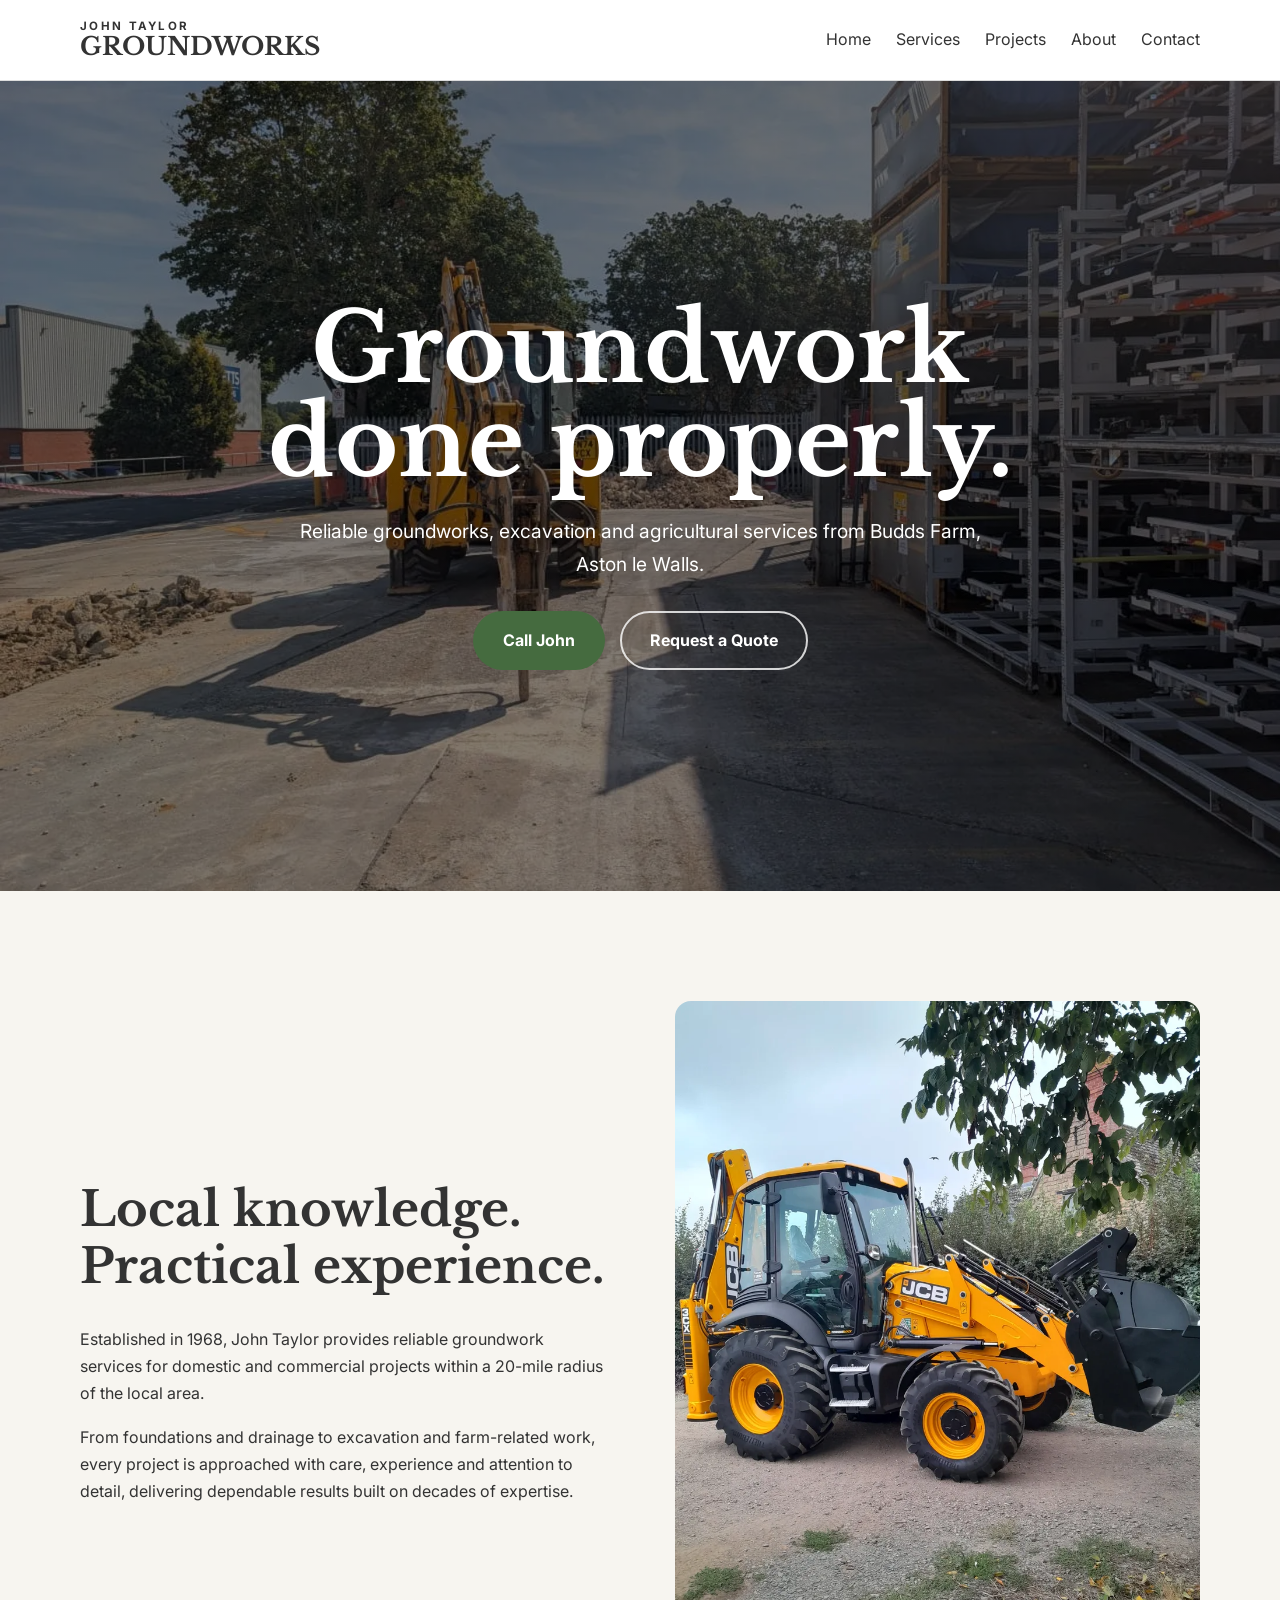
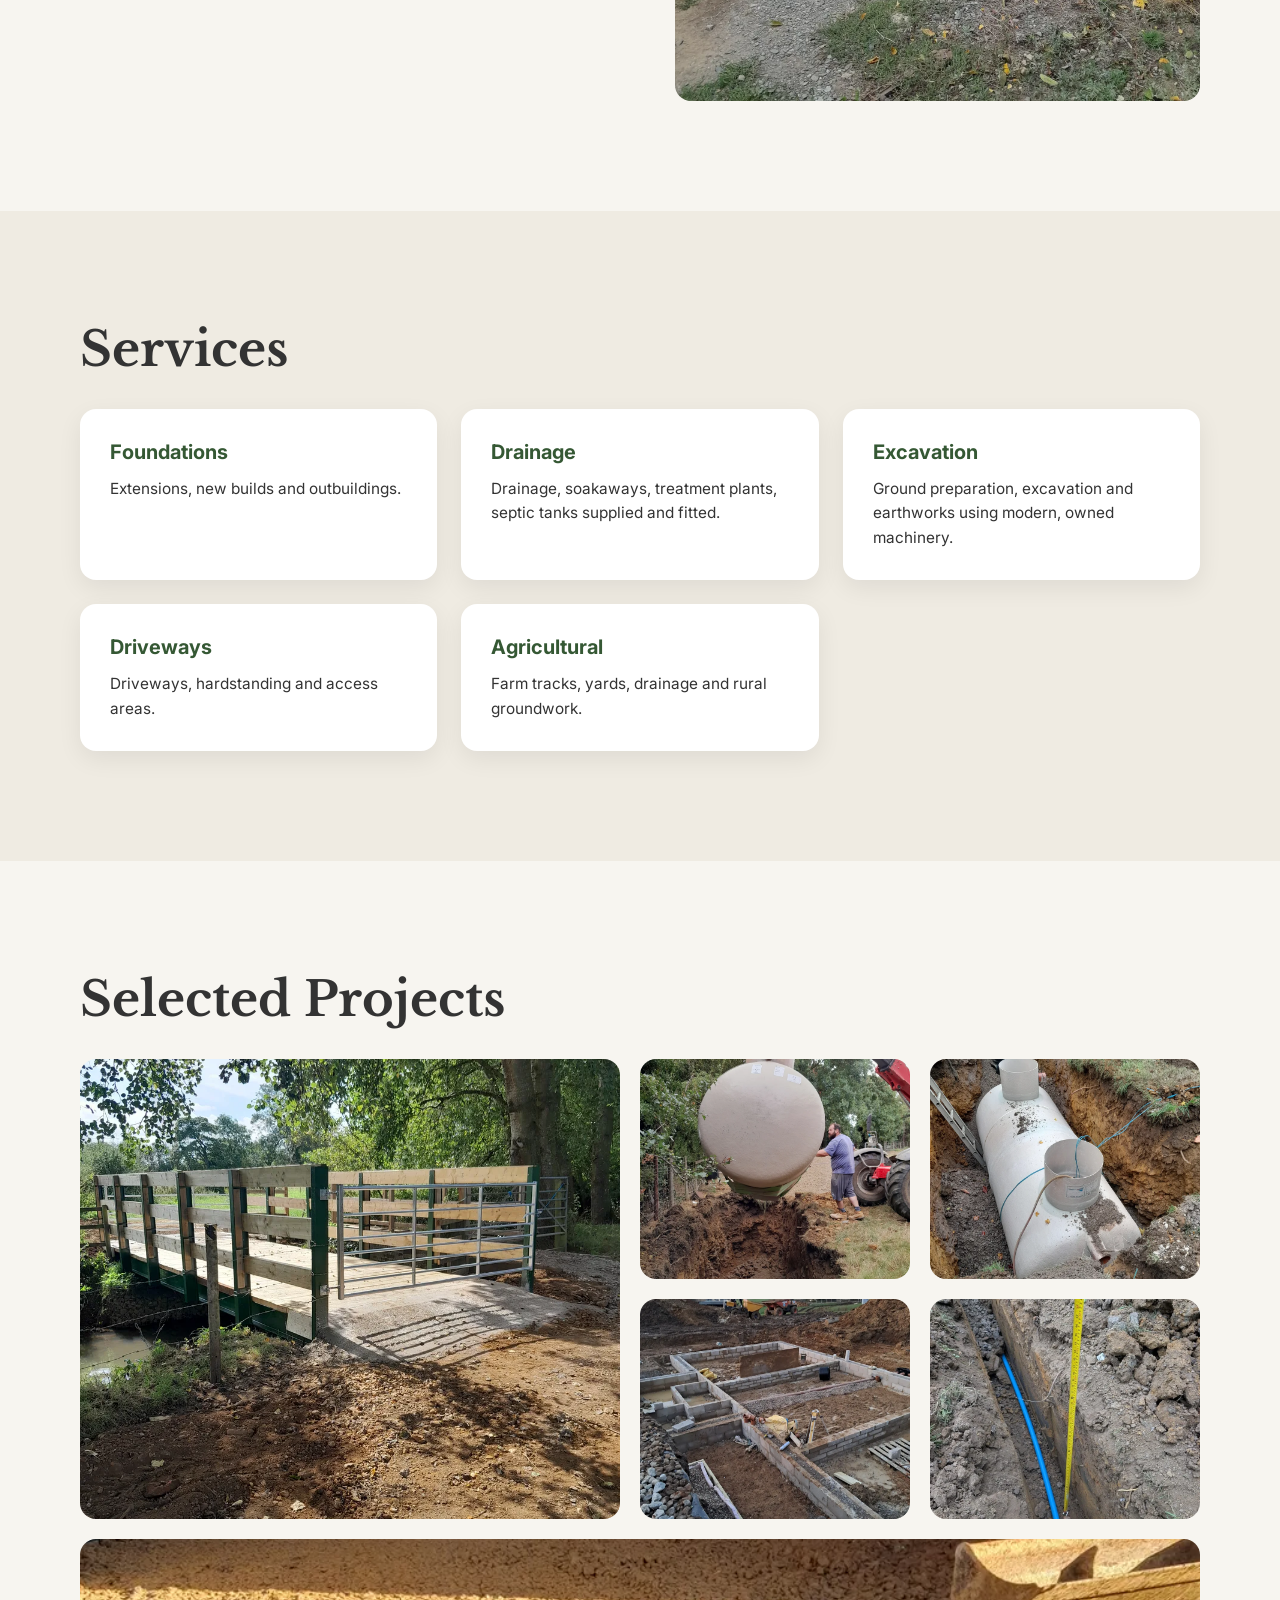
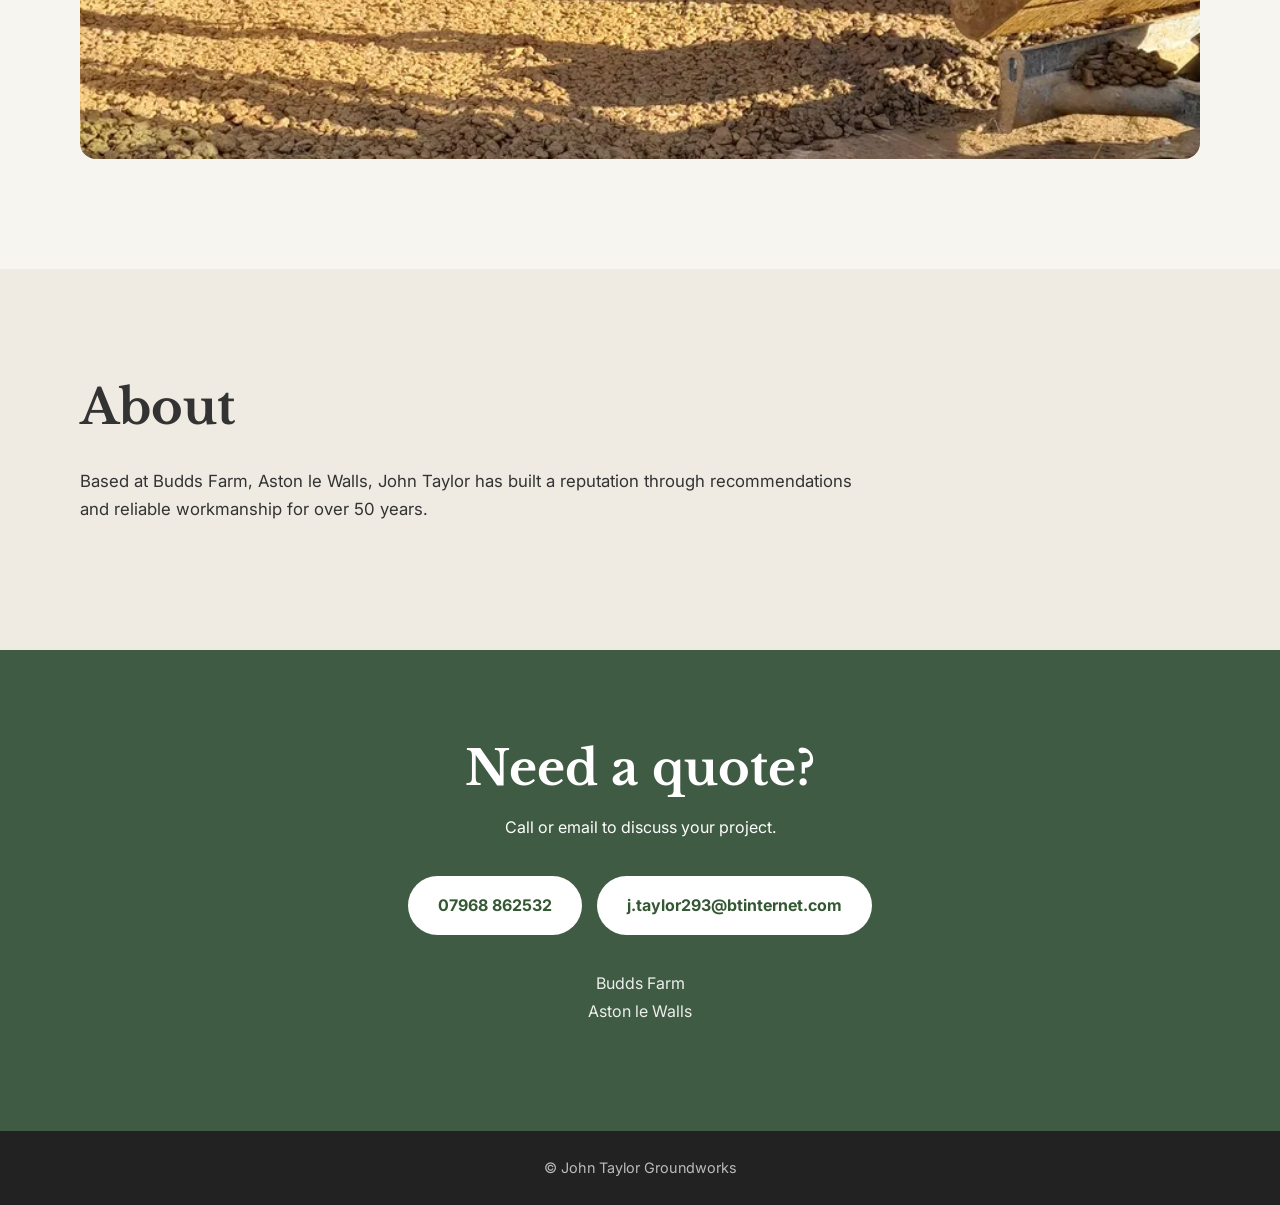
==== index.html @ 7ef5558a "Add files via upload" ====
<!DOCTYPE html>
<html lang="en">
<head>
<meta charset="UTF-8">
<meta name="viewport" content="width=device-width,initial-scale=1">
<title>John Taylor Groundworks | Aston le Walls</title>
<meta name="description"
      content="John Taylor Groundworks, based at Budds Farm, Aston le Walls. Groundworks, excavation, drainage, foundations, driveways and agricultural work within a 20-mile radius.">
<link rel="preconnect" href="https://fonts.googleapis.com">
<link rel="preconnect" href="https://fonts.gstatic.com" crossorigin>
<link href="https://fonts.googleapis.com/css2?family=Inter:wght@400;600;700&family=Libre+Baskerville:wght@700&display=swap" rel="stylesheet">
<link rel="stylesheet" href="css/style.css">
</head>
<body>
<header><div class="container nav">
<a class="logo" href="#home"><span>JOHN TAYLOR</span><strong>GROUNDWORKS</strong></a>
<nav>
<a href="#home">Home</a><a href="#services">Services</a><a href="#gallery">Projects</a><a href="#about">About</a><a href="#contact">Contact</a>
</nav></div></header>

<section id="home" class="hero"><div class="hero-overlay"><div class="container hero-content">
<h1>Groundwork<br>done properly.</h1>
<p>Reliable groundworks, excavation and agricultural services from Budds Farm, Aston le Walls.</p>
<div class="buttons"><a class="button" href="tel:07968862532">Call John</a><a class="button outline" href="#contact">Request a Quote</a></div>
</div></div></section>

<section class="welcome"><div class="container two-column">
<div><h2>Local knowledge.<br>Practical experience.</h2><p>Established in 1968, John Taylor provides reliable groundwork services for domestic and commercial projects within a 20-mile radius of the local area.</p><p>From foundations and drainage to excavation and farm-related work, every project is approached with care, experience and attention to detail, delivering dependable results built on decades of expertise.</p></div>
<div><img src="images/machine.webp" alt=""></div></div></section>

<section id="services" class="services"><div class="container">
<h2>Services</h2>
<div class="cards">
<div class="card"><h3>Foundations</h3><p>Extensions, new builds and outbuildings.</p></div>
<div class="card"><h3>Drainage</h3><p>Drainage, soakaways, treatment plants, septic tanks supplied and fitted.</p></div>
<div class="card"><h3>Excavation</h3><p>Ground preparation, excavation and earthworks using modern, owned machinery.</p></div>
<div class="card"><h3>Driveways</h3><p>Driveways, hardstanding and access areas.</p></div>
<div class="card"><h3>Agricultural</h3><p>Farm tracks, yards, drainage and rural groundwork.</p></div>
</div></div></section>

<section id="gallery" class="gallery">

<div class="container">

<h2>Selected Projects</h2>

<div class="gallery-grid">

<img src="images/job1.webp" alt="Bridge constructed at Cropredy">
<img src="images/job2.webp" alt="Septic tank being installed">
<img src="images/job3.webp" alt="Septic tank installation">
<img src="images/job4.webp" alt="Foundation for new builds up to slab">
<img src="images/job5.webp" alt="New pipeline / water supply">
<img src="images/job6.webp" alt="Preperation for concrete floor">

</div>

</div>

</section>

<section id="about" class="about"><div class="container"><h2>About</h2><p>Based at Budds Farm, Aston le Walls, John Taylor has built a reputation through recommendations and reliable workmanship for over 50 years.</p></div></section>

<section id="contact" class="contact">

<div class="container">

<h2>Need a quote?</h2>

<p>
Call or email to discuss your project.
</p>

<div class="contact-buttons">

<a class="button light"
href="tel:07968862532">07968 862532</a>

<a class="button light"
href="mailto:j.taylor293@btinternet.com">

j.taylor293@btinternet.com

</a>

</div>

<p class="location">

Budds Farm<br>
Aston le Walls

</p>

</div>

</section>

<footer><div class="container">© John Taylor Groundworks</div></footer>
<script src="js/script.js"></script>
</body></html>
---- css/style.css ----
/* =========================================================
   J TAYLOR GROUNDWORKS
   Complete stylesheet
   ========================================================= */


/* ---------------------------------------------------------
   RESET
   --------------------------------------------------------- */

* {
    box-sizing: border-box;
}

html {
    scroll-behavior: smooth;
    scroll-padding-top: 90px;
}

body {
    margin: 0;
    font-family: "Inter", Arial, Helvetica, sans-serif;
    color: #333;
    background: #f7f5f0;
    line-height: 1.7;
}

img {
    display: block;
    max-width: 100%;
}

a {
    color: inherit;
}


/* ---------------------------------------------------------
   TYPOGRAPHY
   --------------------------------------------------------- */

h1,
h2,
h3 {
    margin-top: 0;
}

h1,
h2 {
    font-family: "Libre Baskerville", Georgia, serif;
}

h2 {
    font-size: clamp(2rem, 4vw, 3rem);
    line-height: 1.2;
    margin-bottom: 30px;
}

h3 {
    font-size: 1.25rem;
    line-height: 1.3;
    margin-bottom: 12px;
}


/* ---------------------------------------------------------
   LAYOUT
   --------------------------------------------------------- */

.container {
    width: min(1120px, 92%);
    margin: 0 auto;
}


/* ---------------------------------------------------------
   HEADER / NAVIGATION
   --------------------------------------------------------- */

header {
    position: sticky;
    top: 0;
    z-index: 1000;

    background: rgba(255, 255, 255, 0.96);
    backdrop-filter: blur(8px);

    border-bottom: 1px solid #ddd;
}

.nav {
    min-height: 80px;

    display: flex;
    justify-content: space-between;
    align-items: center;
}


/* Logo */

.logo {
    text-decoration: none;
    color: #333;

    line-height: 1.1;

    flex-shrink: 0;
}

.logo span {
    display: block;

    font-size: 0.72rem;
    font-weight: 700;

    letter-spacing: 0.2em;
}

.logo strong {
    display: block;

    font-family: "Libre Baskerville", Georgia, serif;
    font-size: 1.55rem;
}


/* Navigation */

nav {
    display: flex;
    align-items: center;
    flex-wrap: wrap;
    justify-content: flex-end;

    gap: 0 25px;
}

nav a {
    position: relative;

    text-decoration: none;
    color: #333;

    padding: 8px 0;

    white-space: nowrap;
}

nav a::after {
    content: "";

    position: absolute;
    left: 0;
    bottom: 0;

    width: 100%;
    height: 2px;

    background: #456b3f;

    transform: scaleX(0);
    transform-origin: center;

    transition: transform 0.25s ease;
}

nav a:hover::after {
    transform: scaleX(1);
}


/* ---------------------------------------------------------
   HERO
   --------------------------------------------------------- */

.hero {
    min-height: 90vh;

    background:
        linear-gradient(
            rgba(0, 0, 0, 0.55),
            rgba(0, 0, 0, 0.48)
        ),
        url("../images/hero.webp") center center / cover no-repeat;
}

.hero-overlay {
    min-height: 90vh;

    display: flex;
    align-items: center;

    color: white;
}

.hero-content {
    text-align: center;

    padding-top: 40px;
    padding-bottom: 40px;
}

.hero h1 {
    margin-bottom: 25px;

    font-family: "Libre Baskerville", Georgia, serif;

    font-size: clamp(3.2rem, 8vw, 6rem);
    line-height: 0.98;

    color: white;
}

.hero p {
    max-width: 700px;

    margin: 0 auto 30px;

    font-size: clamp(1rem, 2vw, 1.2rem);
}


/* ---------------------------------------------------------
   BUTTONS
   --------------------------------------------------------- */

.buttons,
.contact-buttons {
    display: flex;
    justify-content: center;
    align-items: center;
    flex-wrap: wrap;

    gap: 15px;
}

.button {
    display: inline-block;

    padding: 14px 28px;

    border-radius: 50px;

    background: #456b3f;
    color: white;

    text-decoration: none;
    font-weight: 700;

    border: 2px solid transparent;

    transition:
        transform 0.25s ease,
        background-color 0.25s ease,
        color 0.25s ease,
        border-color 0.25s ease;
}

.button:hover {
    background: #355834;
    color: white;

    transform: translateY(-3px);
}


/* Transparent button in hero */

.button.outline {
    background: transparent;

    color: white;

    border-color: rgba(255, 255, 255, 0.8);
}

.button.outline:hover {
    background: rgba(255, 255, 255, 0.15);

    color: white;

    border-color: white;
}


/* White button in contact section */

.contact .button {
    background: white;
    color: #355834;
}

.contact .button:hover {
    background: #f2f2f2;
    color: #355834;
}


/* ---------------------------------------------------------
   WELCOME / INTRO
   --------------------------------------------------------- */

.welcome {
    padding: 110px 0;
    background: #f7f5f0;
}

.two-column {
    display: grid;

    grid-template-columns: 1fr 1fr;

    gap: 70px;

    align-items: center;
}

.two-column p {
    max-width: 650px;
}

.two-column img {
    width: 100%;

    border-radius: 16px;
}


/* ---------------------------------------------------------
   SERVICES
   --------------------------------------------------------- */

.services {
    padding: 110px 0;

    background: #efebe2;
}

.cards {
    display: grid;

    grid-template-columns:
        repeat(3, minmax(0, 1fr));

    gap: 24px;
}

.card {
    background: white;

    padding: 30px;

    border-radius: 16px;

    box-shadow:
        0 8px 24px rgba(0, 0, 0, 0.07);

    transition:
        transform 0.25s ease,
        box-shadow 0.25s ease;
}

.card:hover {
    transform: translateY(-5px);

    box-shadow:
        0 15px 35px rgba(0, 0, 0, 0.11);
}

.card h3 {
    color: #355834;
}

.card p {
    margin: 0;

    font-size: 0.96rem;

    line-height: 1.6;
}


/* ---------------------------------------------------------
   GALLERY
   --------------------------------------------------------- */

.gallery {
    padding: 110px 0;

    background: #f7f5f0;
}

.gallery-grid {
    display: grid;

    grid-template-columns: 2fr 1fr 1fr;

    grid-template-rows: 220px 220px;

    gap: 20px;
}

.gallery-grid img {
    width: 100%;
    height: 100%;

    object-fit: cover;

    border-radius: 16px;

    cursor: zoom-in;

    transition:
        transform 0.25s ease,
        box-shadow 0.25s ease;
}

.gallery-grid img:hover {
    transform: translateY(-4px);

    box-shadow:
        0 15px 35px rgba(0, 0, 0, 0.18);
}


/*
    Featured first image.
*/

.gallery-grid img:first-child {
    grid-row: span 2;
}


/*
    Six-image layout:

    1 | 2 | 3
    1 | 4 | 5
      6 across bottom
*/

.gallery-grid img:nth-child(6) {
    grid-column: 1 / -1;
    grid-row: 3;

    height: 220px;
}


/* ---------------------------------------------------------
   ABOUT
   --------------------------------------------------------- */

.about {
    padding: 110px 0;

    background: #efebe2;
}

.about p {
    max-width: 780px;

    font-size: 1.05rem;
}


/* ---------------------------------------------------------
   CONTACT
   --------------------------------------------------------- */

.contact {
    padding: 90px 0;

    background: #405b43;

    color: white;

    text-align: center;
}

.contact h2 {
    color: white;

    margin-bottom: 15px;
}

.contact p {
    color: white;
}

.contact-buttons {
    margin: 35px 0;
}

.location {
    margin-top: 35px;

    opacity: 0.9;
}


/* ---------------------------------------------------------
   FOOTER
   --------------------------------------------------------- */

footer {
    padding: 25px 0;

    background: #222;

    color: #bbb;

    text-align: center;

    font-size: 0.9rem;
}


/* ---------------------------------------------------------
   LIGHTBOX
   --------------------------------------------------------- */

.lightbox {
    position: fixed;

    inset: 0;

    z-index: 9999;

    display: flex;

    align-items: center;
    justify-content: center;

    padding: 30px;

    background: rgba(0, 0, 0, 0.92);

    opacity: 0;
    visibility: hidden;

    transition:
        opacity 0.3s ease,
        visibility 0.3s ease;
}

.lightbox.show {
    opacity: 1;
    visibility: visible;
}

.lightbox-image {
    max-width: 90vw;
    max-height: 88vh;

    width: auto;
    height: auto;

    border-radius: 12px;

    object-fit: contain;

    box-shadow:
        0 20px 60px rgba(0, 0, 0, 0.5);
}


/* Close button */

.lightbox-close {
    position: absolute;

    top: 15px;
    right: 25px;

    z-index: 2;

    width: 50px;
    height: 50px;

    display: flex;

    align-items: center;
    justify-content: center;

    color: white;

    font-size: 42px;
    line-height: 1;

    cursor: pointer;

    user-select: none;

    transition:
        opacity 0.2s ease,
        transform 0.2s ease;
}

.lightbox-close:hover {
    opacity: 0.7;

    transform: scale(1.1);
}


/* Previous / next */

.lightbox-prev,
.lightbox-next {
    position: absolute;

    top: 50%;

    transform: translateY(-50%);

    z-index: 2;

    width: 60px;
    height: 60px;

    border: 0;
    border-radius: 50%;

    background: rgba(255, 255, 255, 0.15);

    color: white;

    font-size: 30px;

    cursor: pointer;

    transition:
        background 0.2s ease,
        transform 0.2s ease;
}

.lightbox-prev {
    left: 30px;
}

.lightbox-next {
    right: 30px;
}

.lightbox-prev:hover,
.lightbox-next:hover {
    background: rgba(255, 255, 255, 0.3);
}


/* ---------------------------------------------------------
   TABLET
   --------------------------------------------------------- */

@media (max-width: 900px) {

    .nav {
        gap: 20px;
    }

    nav {
        gap: 0 18px;
    }

    .cards {
        grid-template-columns:
            repeat(2, minmax(0, 1fr));
    }

    .two-column {
        gap: 45px;
    }

}


/* ---------------------------------------------------------
   MOBILE
   --------------------------------------------------------- */

@media (max-width: 700px) {

    html {
        scroll-padding-top: 125px;
    }


    /* Header */

    header {
        position: sticky;
    }

    .nav {
        min-height: auto;

        padding: 16px 0 14px;

        display: flex;

        flex-direction: column;

        justify-content: center;

        gap: 12px;
    }

    .logo {
        text-align: center;
    }

    .logo strong {
        font-size: 1.35rem;
    }

    nav {
        width: 100%;

        display: flex;

        justify-content: center;

        flex-wrap: wrap;

        gap: 3px 18px;
    }

    nav a {
        font-size: 0.88rem;

        padding: 4px 0;
    }


    /* Hero */

    .hero,
    .hero-overlay {
        min-height: 75vh;
    }

    .hero-content {
        padding: 50px 0;
    }

    .hero h1 {
        font-size: clamp(2.8rem, 13vw, 4.2rem);
    }

    .hero p {
        font-size: 1rem;

        max-width: 520px;
    }


    /* Buttons */

    .button {
        padding: 13px 24px;
    }


    /* Sections */

    section {
        padding: 75px 0;
    }

    .welcome,
    .services,
    .gallery,
    .about {
        padding: 75px 0;
    }


    /* Welcome */

    .two-column {
        display: block;
    }

    .two-column img {
        margin-top: 35px;
    }


    /* Services */

    .cards {
        grid-template-columns: 1fr;

        gap: 18px;
    }

    .card {
        padding: 24px;
    }

    .card p {
        font-size: 0.94rem;
    }


    /* Gallery */

    .gallery-grid {
        grid-template-columns: 1fr;

        grid-template-rows: none;

        gap: 15px;
    }

    .gallery-grid img,
    .gallery-grid img:first-child,
    .gallery-grid img:nth-child(6) {
        grid-column: auto;
        grid-row: auto;

        height: 260px;
    }


    /* Contact */

    .contact {
        padding: 75px 0;
    }

    .contact-buttons {
        flex-direction: column;

        gap: 12px;
    }

    .contact-buttons .button {
        width: 100%;
        max-width: 300px;
    }


    /* Lightbox */

    .lightbox {
        padding: 15px;
    }

    .lightbox-image {
        max-width: 94vw;
        max-height: 80vh;

        border-radius: 8px;
    }

    .lightbox-close {
        top: 8px;
        right: 10px;

        font-size: 38px;
    }

    .lightbox-prev,
    .lightbox-next {
        width: 46px;
        height: 46px;

        font-size: 24px;
    }

    .lightbox-prev {
        left: 10px;
    }

    .lightbox-next {
        right: 10px;
    }

}


/* ---------------------------------------------------------
   VERY SMALL PHONES
   --------------------------------------------------------- */

@media (max-width: 400px) {

    nav {
        gap: 2px 13px;
    }

    nav a {
        font-size: 0.82rem;
    }

    .hero h1 {
        font-size: 2.7rem;
    }

    .hero p {
        font-size: 0.95rem;
    }

    .button {
        width: 100%;

        max-width: 280px;

        text-align: center;
    }

}
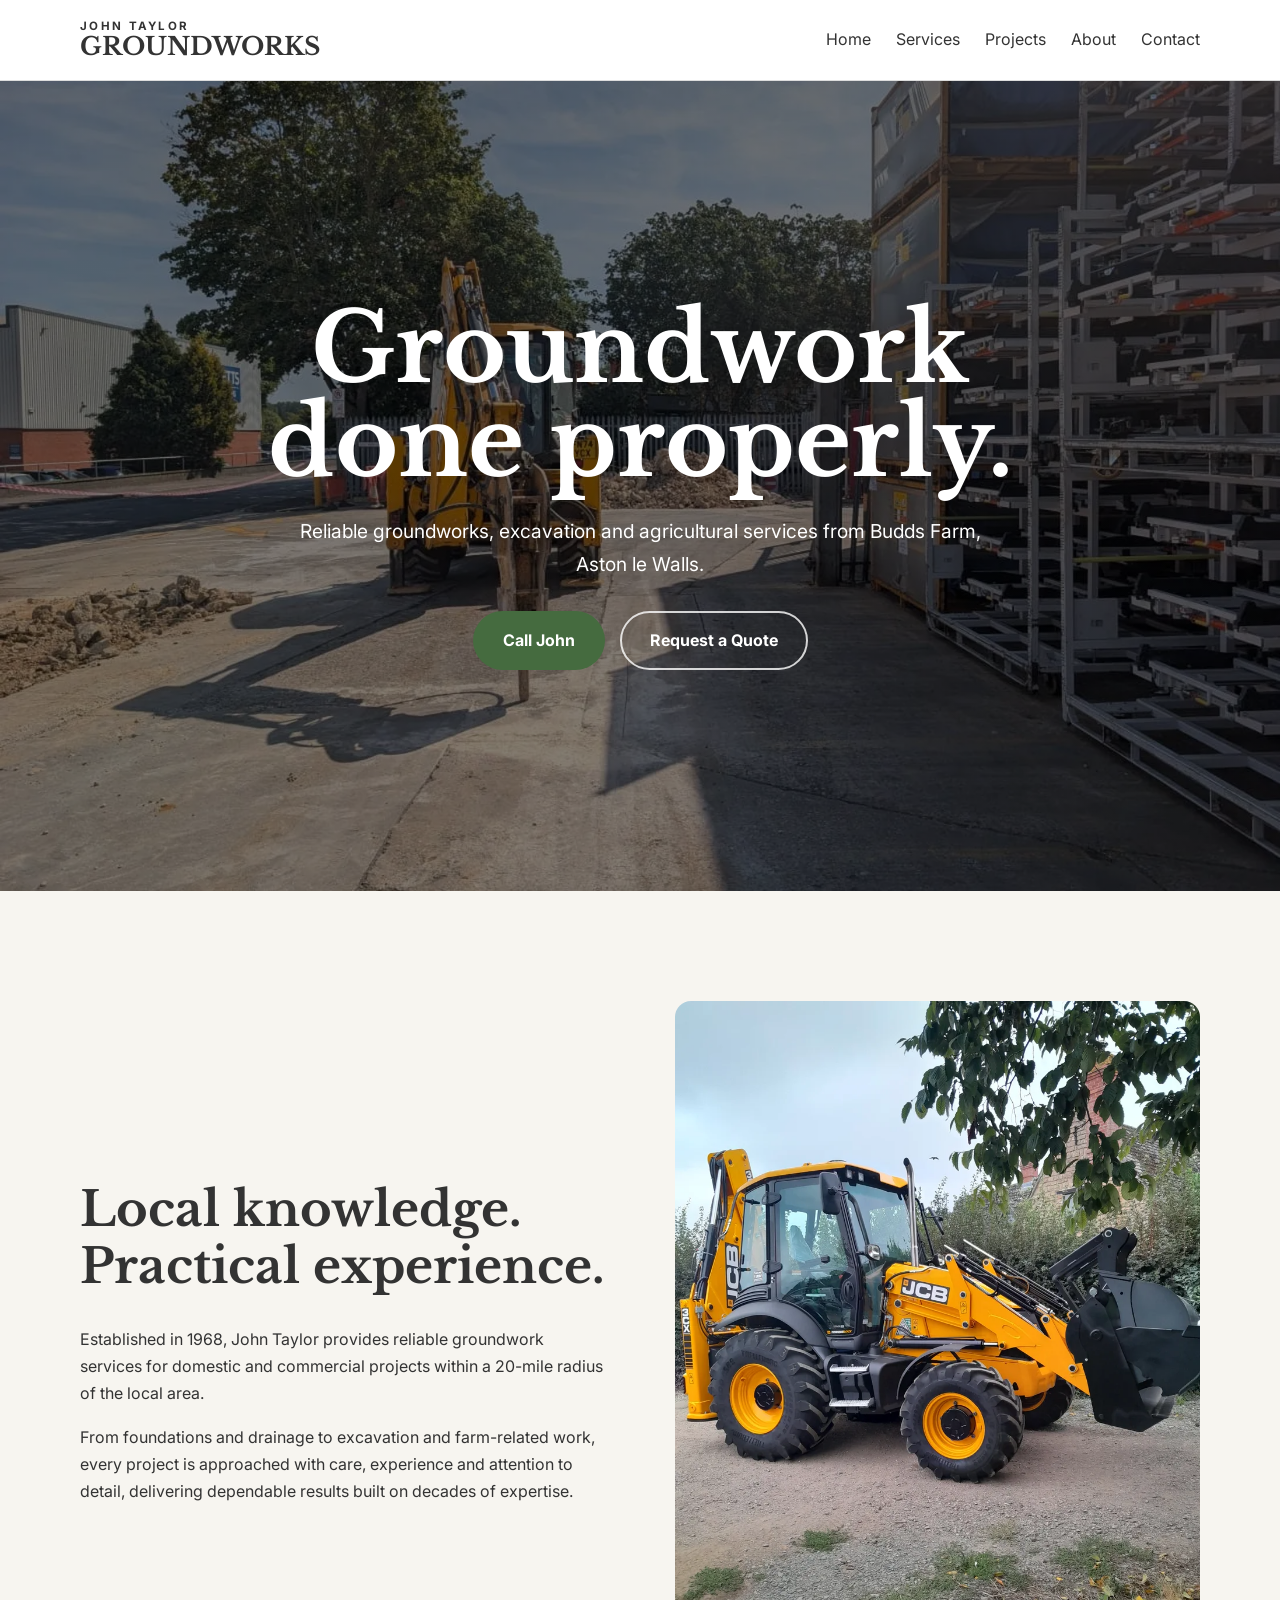
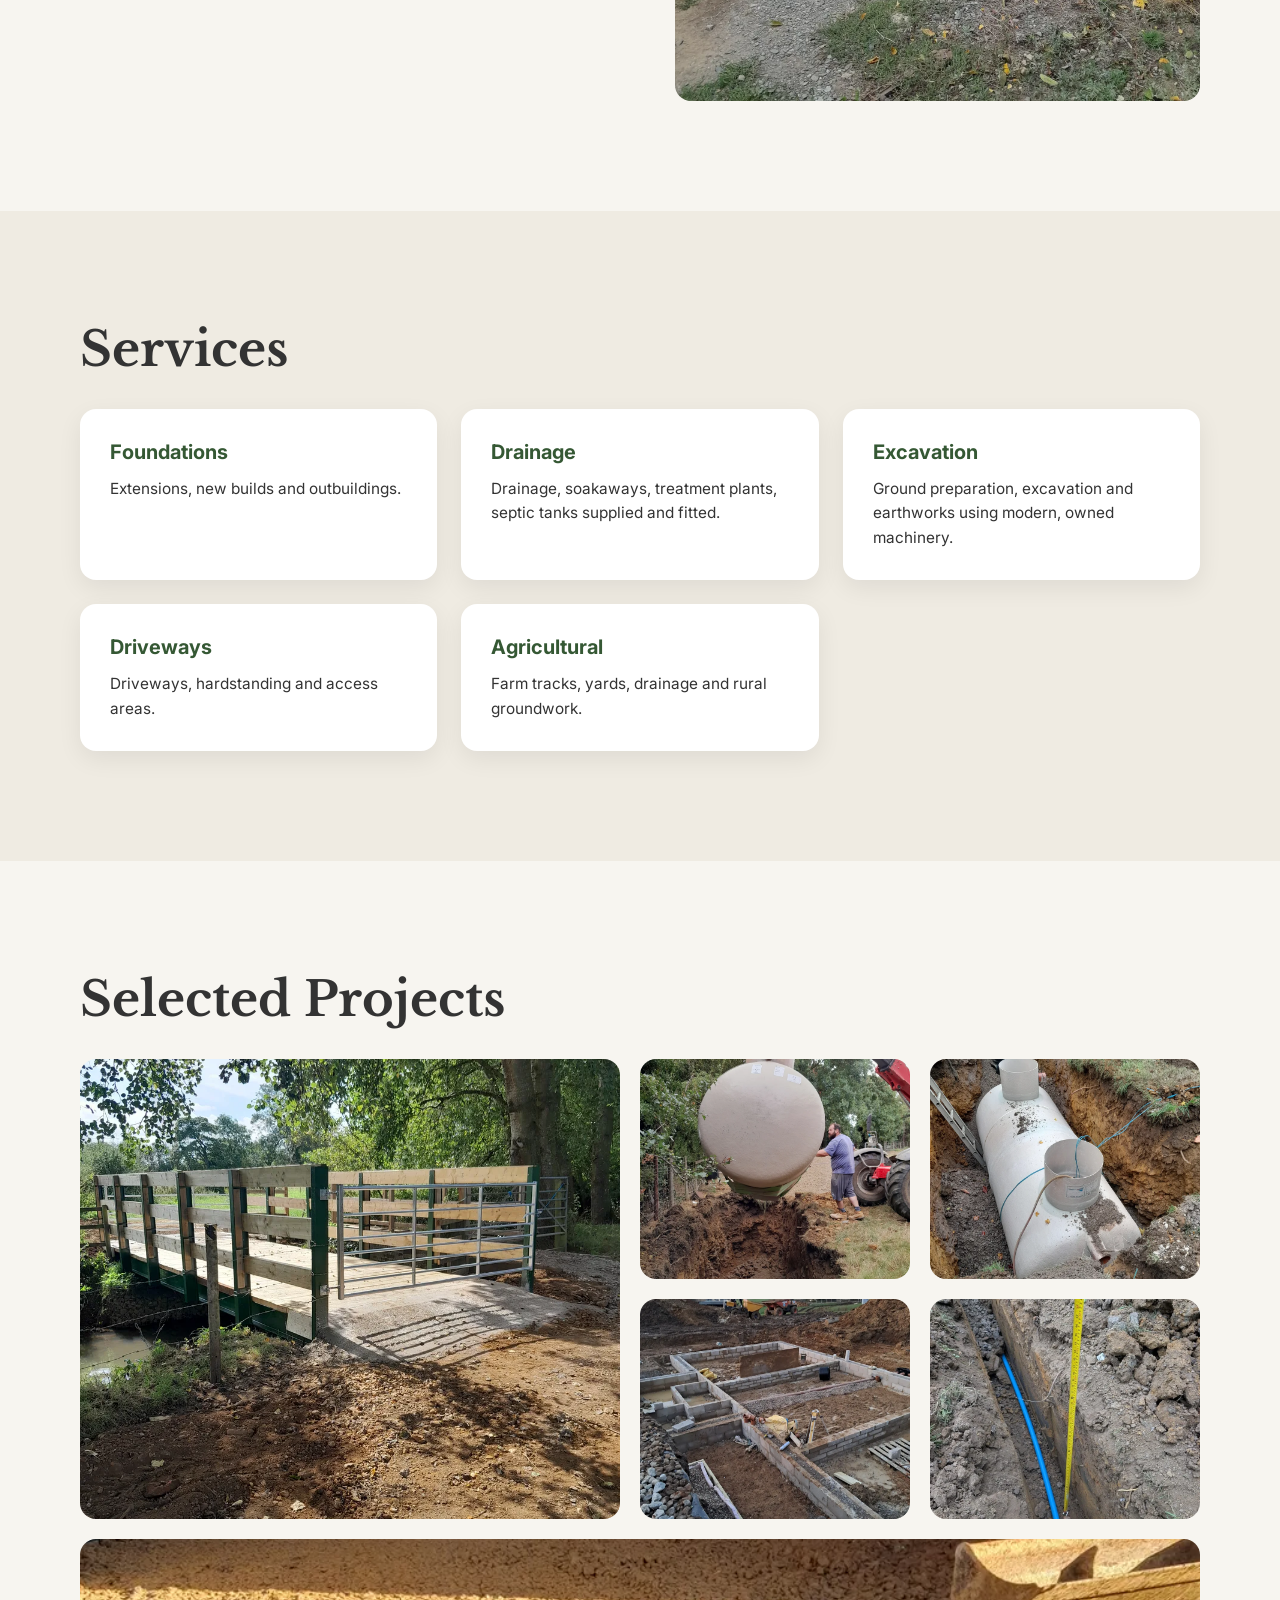
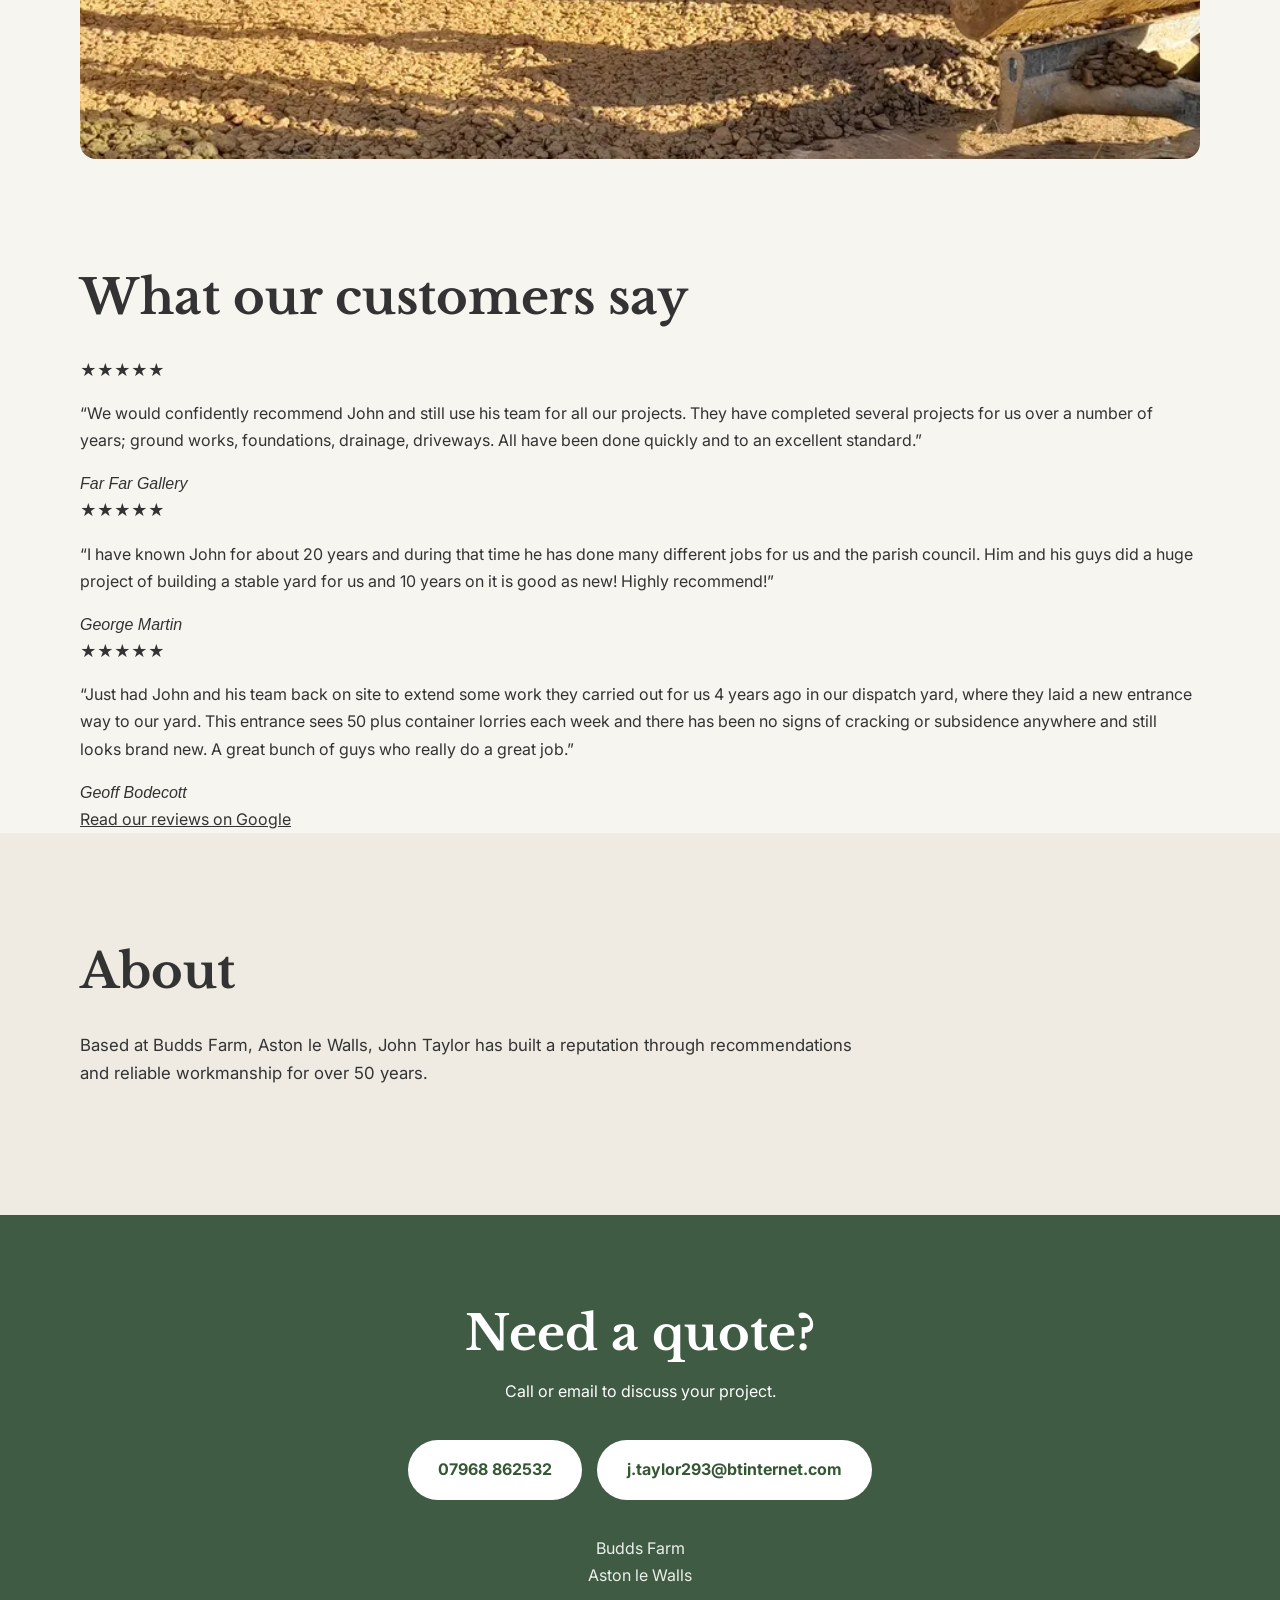
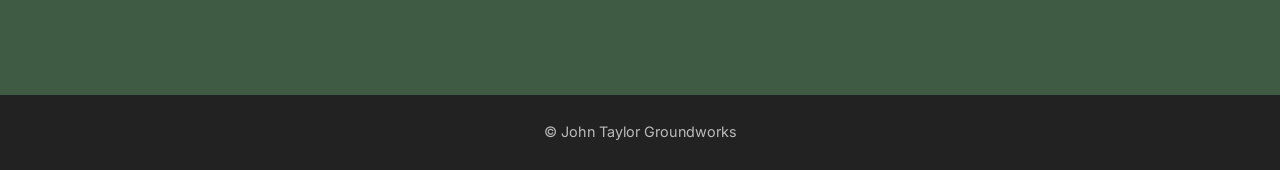
==== commit fde151b8: "Add files via upload" ====
--- a/index.html
+++ b/index.html
@@ -3,13 +3,42 @@
 <head>
 <meta charset="UTF-8">
 <meta name="viewport" content="width=device-width,initial-scale=1">
-<title>John Taylor Groundworks | Aston le Walls</title>
+<title>J K Taylor | Groundworks & Excavation | Aston le Walls</title>
 <meta name="description"
-      content="John Taylor Groundworks, based at Budds Farm, Aston le Walls. Groundworks, excavation, drainage, foundations, driveways and agricultural work within a 20-mile radius.">
+content="J K Taylor Groundworks, based at Budds Farm, Aston le Walls. Reliable excavation, foundations, drainage, driveways and agricultural services from an experienced local family business established in 1968.">
 <link rel="preconnect" href="https://fonts.googleapis.com">
 <link rel="preconnect" href="https://fonts.gstatic.com" crossorigin>
 <link href="https://fonts.googleapis.com/css2?family=Inter:wght@400;600;700&family=Libre+Baskerville:wght@700&display=swap" rel="stylesheet">
 <link rel="stylesheet" href="css/style.css">
+<script type="application/ld+json">
+{
+    "@context": "https://schema.org",
+    "@type": "LocalBusiness",
+    "name": "J K Taylor",
+    "description": "Groundworks, excavation, drainage, foundations, driveways and agricultural services based at Budds Farm, Aston le Walls.",
+    "url": "https://www.johnktaylor.co.uk/",
+    "telephone": "+447968862532",
+    "email": "j.taylor293@btinternet.com",
+    "address": {
+        "@type": "PostalAddress",
+        "addressLocality": "Aston le Walls",
+        "addressCountry": "GB"
+    },
+    "areaServed": {
+        "@type": "AdministrativeArea",
+        "name": "20-mile radius from Aston le Walls"
+    },
+    "foundingDate": "1968",
+    "keywords": [
+        "groundworks",
+        "excavation",
+        "drainage",
+        "foundations",
+        "driveways",
+        "agricultural services"
+    ]
+}
+</script>
 </head>
 <body>
 <header><div class="container nav">
@@ -26,7 +55,7 @@
 
 <section class="welcome"><div class="container two-column">
 <div><h2>Local knowledge.<br>Practical experience.</h2><p>Established in 1968, John Taylor provides reliable groundwork services for domestic and commercial projects within a 20-mile radius of the local area.</p><p>From foundations and drainage to excavation and farm-related work, every project is approached with care, experience and attention to detail, delivering dependable results built on decades of expertise.</p></div>
-<div><img src="images/machine.webp" alt=""></div></div></section>
+<div><img src="images/machine.webp" alt="John Taylor's JCB excavator used for groundwork and excavation projects"></div></div></section>
 
 <section id="services" class="services"><div class="container">
 <h2>Services</h2>
@@ -49,13 +78,97 @@
 <img src="images/job1.webp" alt="Bridge constructed at Cropredy">
 <img src="images/job2.webp" alt="Septic tank being installed">
 <img src="images/job3.webp" alt="Septic tank installation">
-<img src="images/job4.webp" alt="Foundation for new builds up to slab">
-<img src="images/job5.webp" alt="New pipeline / water supply">
-<img src="images/job6.webp" alt="Preperation for concrete floor">
-
-</div>
-
-</div>
+<img src="images/job4.webp" alt="Foundations and concrete slab preparation for a new build">
+<img src="images/job5.webp" alt="Installation of a new water supply pipeline">
+<img src="images/job6.webp" alt="Preparation for a new concrete floor">
+
+</div>
+
+</div>
+
+</section>
+
+<section class="reviews">
+
+    <div class="container">
+
+        <h2>What our customers say</h2>
+
+        <div class="reviews-grid">
+
+            <article class="review">
+
+                <div class="stars" aria-label="5 star review">
+                    ★★★★★
+                </div>
+
+                <p>
+                    “We would confidently recommend John and still use his
+                    team for all our projects. They have completed several
+                    projects for us over a number of years; ground works,
+                    foundations, drainage, driveways. All have been done
+                    quickly and to an excellent standard.”
+                </p>
+
+                <cite>Far Far Gallery</cite>
+
+            </article>
+
+
+            <article class="review">
+
+                <div class="stars" aria-label="5 star review">
+                    ★★★★★
+                </div>
+
+                <p>
+                    “I have known John for about 20 years and during that
+                    time he has done many different jobs for us and the
+                    parish council. Him and his guys did a huge project of
+                    building a stable yard for us and 10 years on it is good
+                    as new! Highly recommend!”
+                </p>
+
+                <cite>George Martin</cite>
+
+            </article>
+
+
+            <article class="review">
+
+                <div class="stars" aria-label="5 star review">
+                    ★★★★★
+                </div>
+
+                <p>
+                    “Just had John and his team back on site to extend some
+                    work they carried out for us 4 years ago in our dispatch
+                    yard, where they laid a new entrance way to our yard.
+                    This entrance sees 50 plus container lorries each week
+                    and there has been no signs of cracking or subsidence
+                    anywhere and still looks brand new. A great bunch of
+                    guys who really do a great job.”
+                </p>
+
+                <cite>Geoff Bodecott</cite>
+
+            </article>
+
+        </div>
+
+        <div class="reviews-link">
+
+            <a
+                href="https://share.google/Tvn6BOKhdkkTx7Rzx"
+                target="_blank"
+                rel="noopener"
+            >
+                Read our reviews on Google
+            </a>
+
+        </div>
+
+    </div>
 
 </section>
 
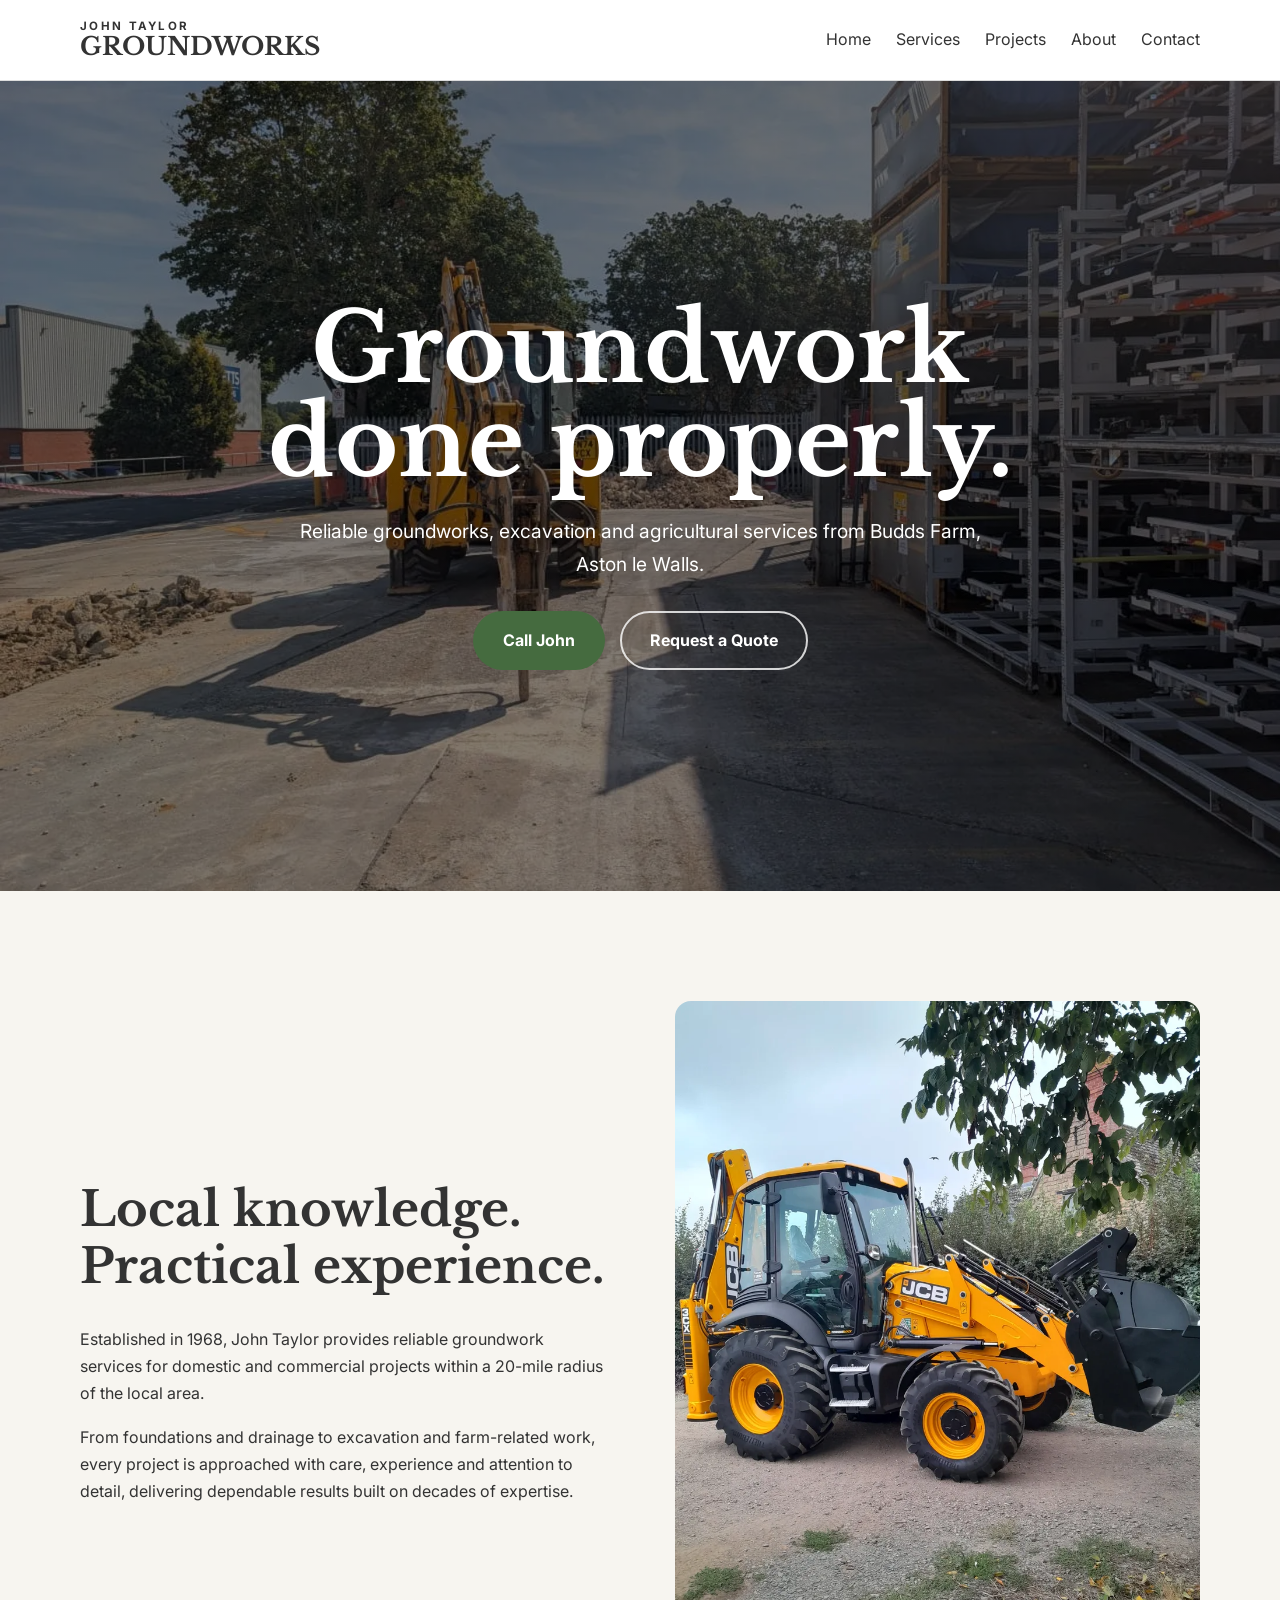
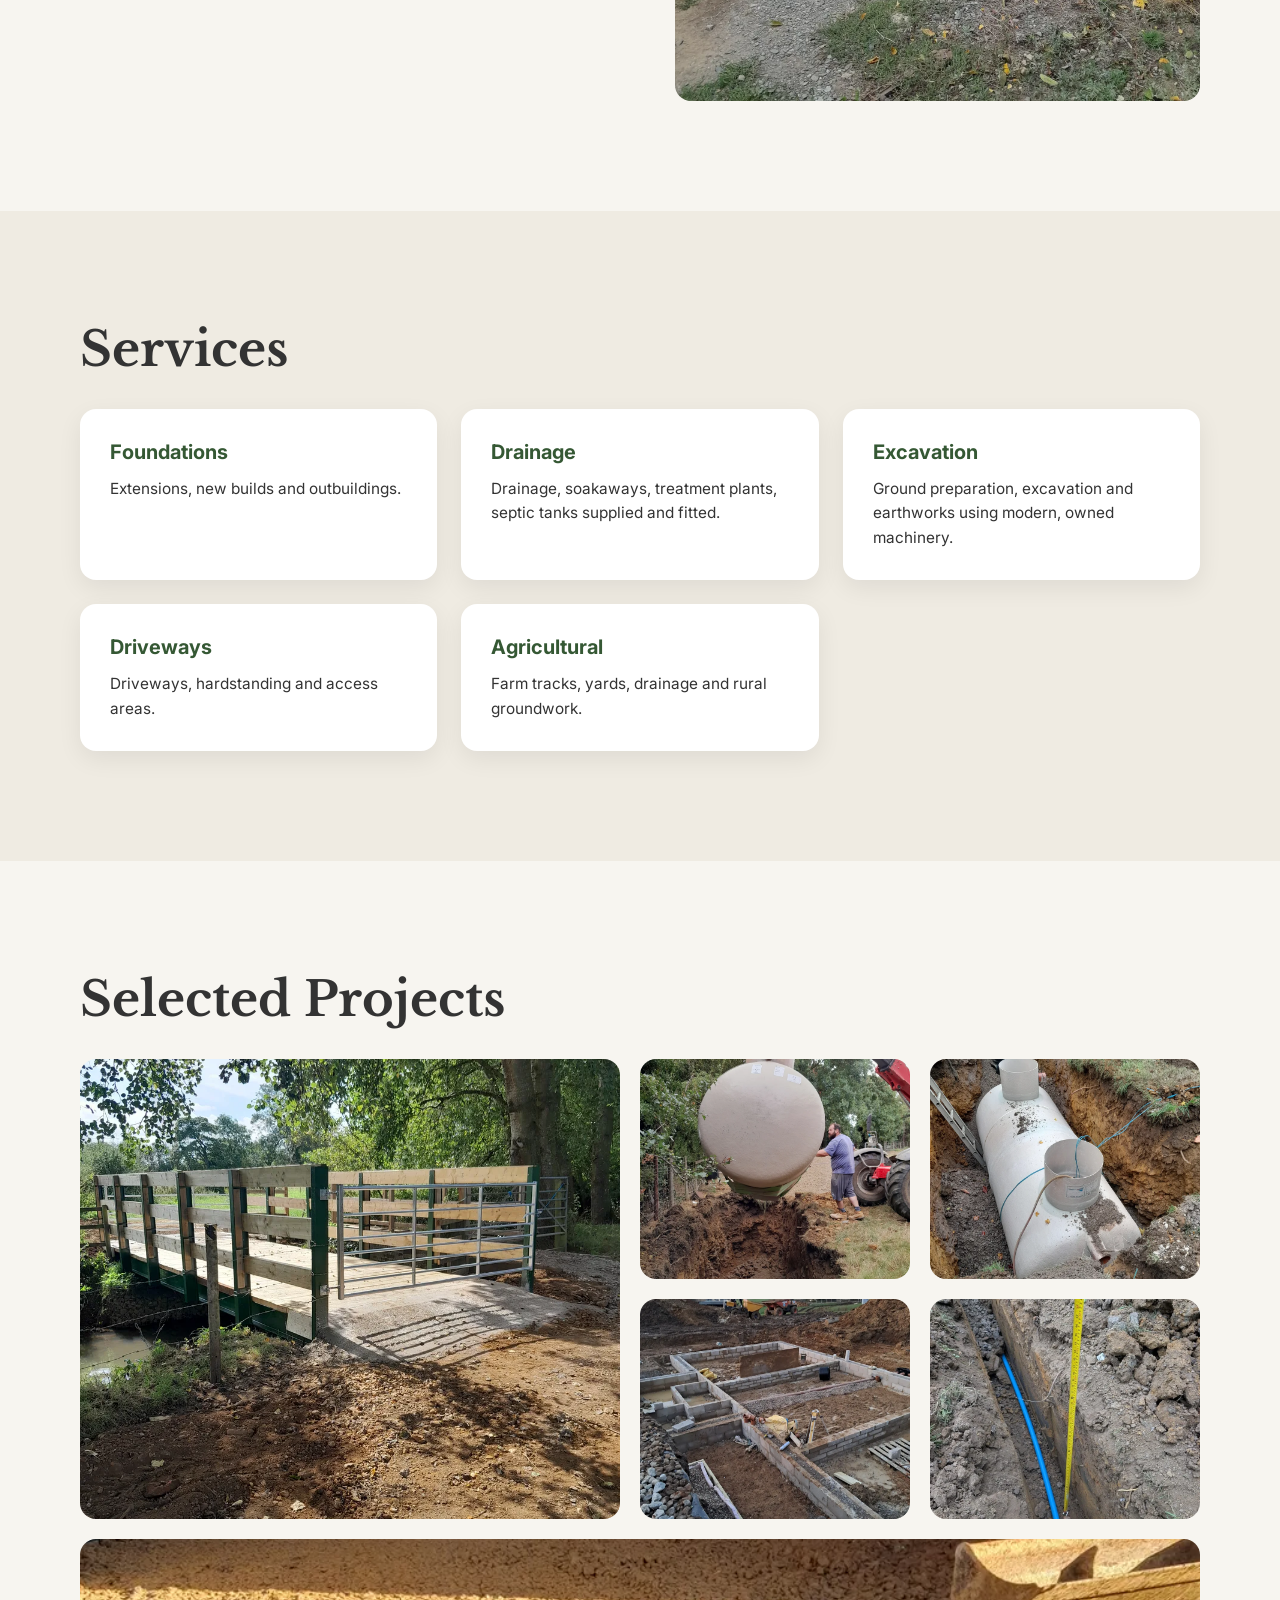
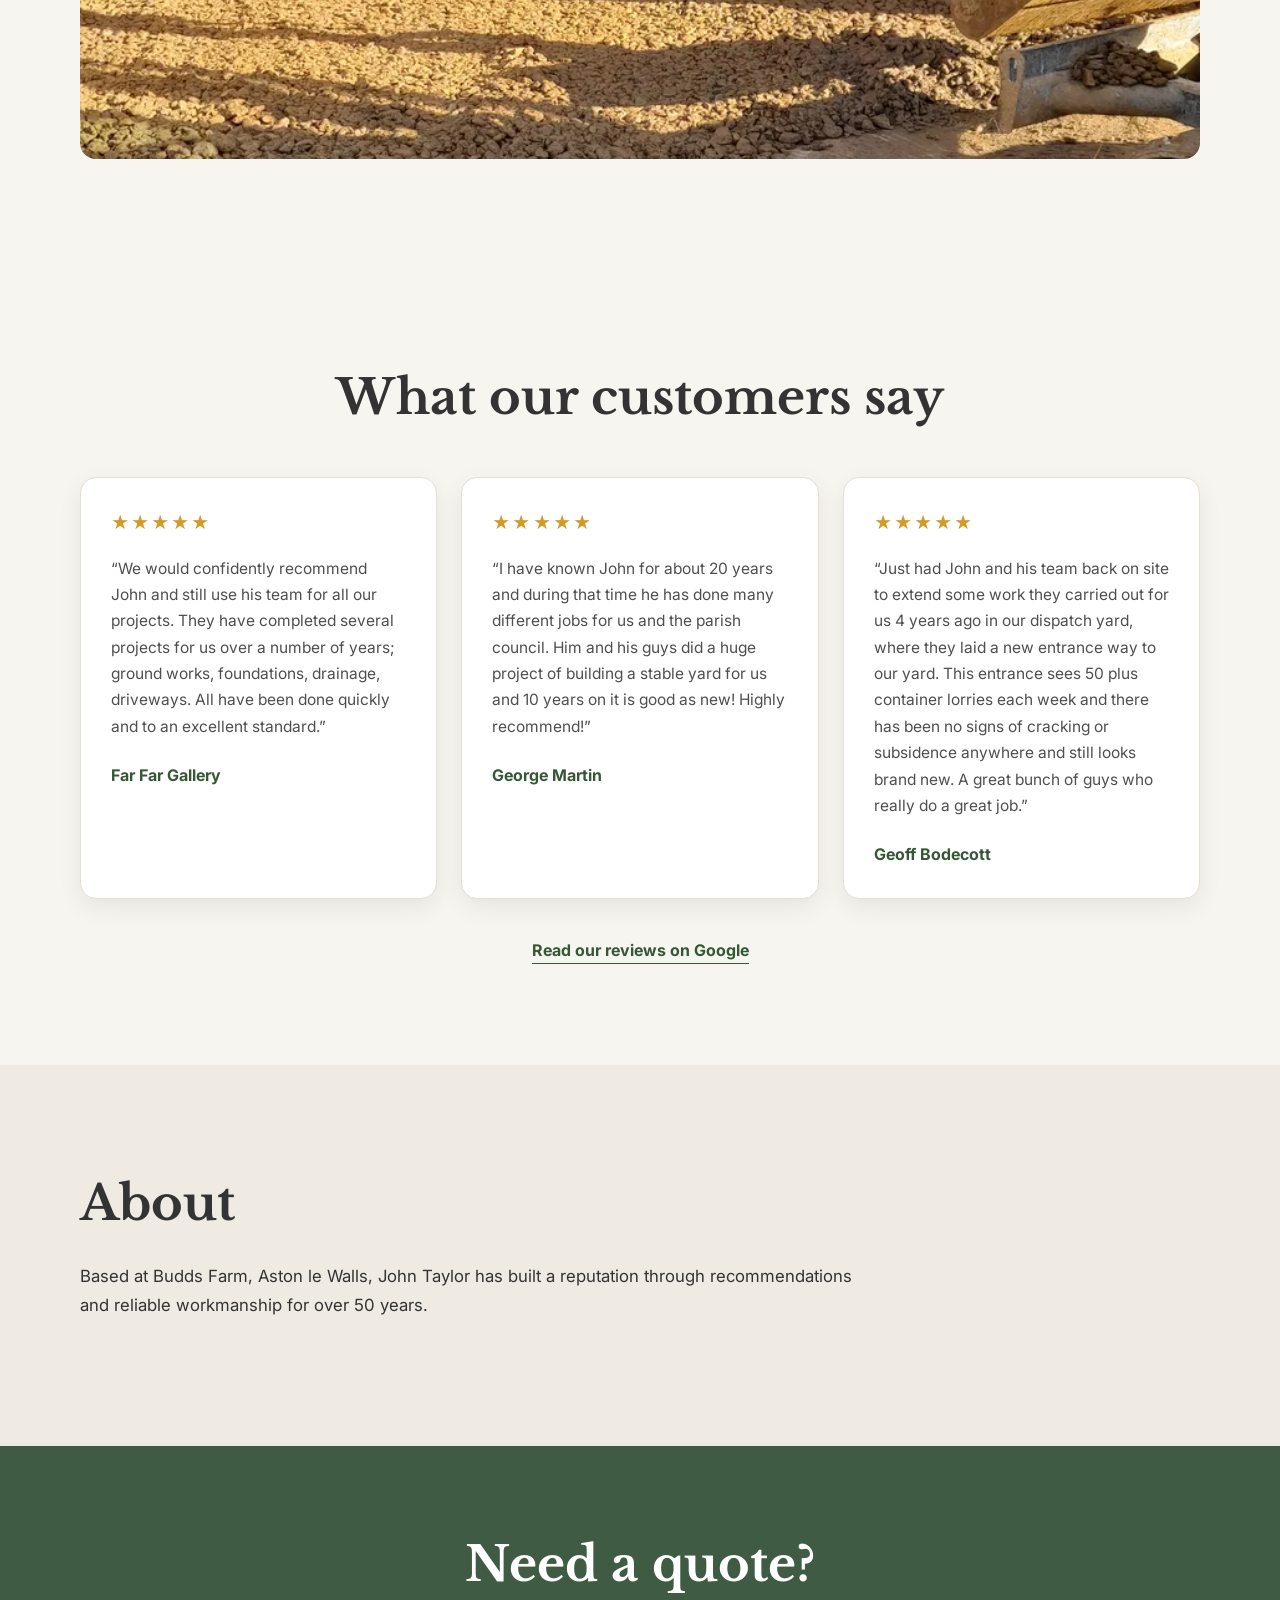
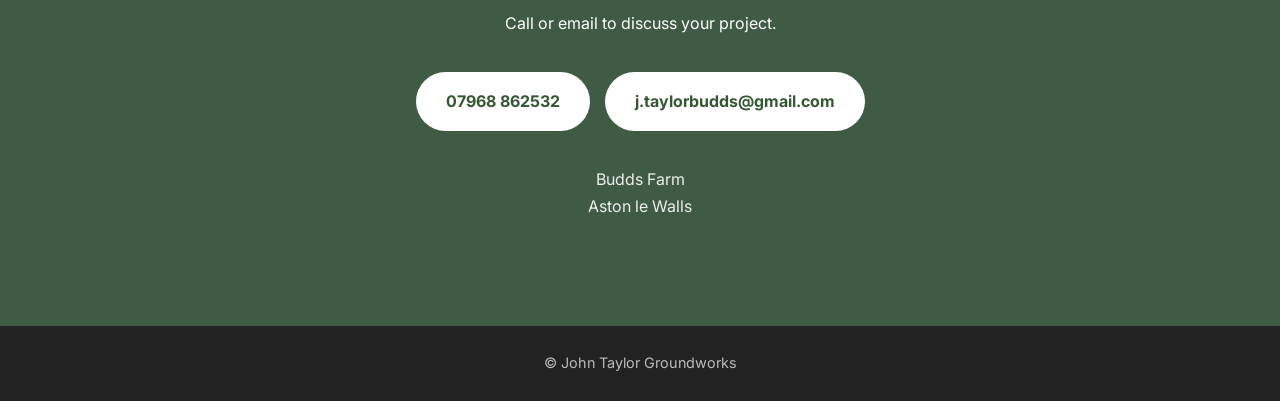
==== commit fc43d48b: "Add files via upload" ====
--- a/index.html
+++ b/index.html
@@ -18,7 +18,7 @@
     "description": "Groundworks, excavation, drainage, foundations, driveways and agricultural services based at Budds Farm, Aston le Walls.",
     "url": "https://www.johnktaylor.co.uk/",
     "telephone": "+447968862532",
-    "email": "j.taylor293@btinternet.com",
+    "email": "j.taylorbudds@gmail.com",
     "address": {
         "@type": "PostalAddress",
         "addressLocality": "Aston le Walls",
@@ -190,9 +190,9 @@
 href="tel:07968862532">07968 862532</a>
 
 <a class="button light"
-href="mailto:j.taylor293@btinternet.com">
-
-j.taylor293@btinternet.com
+href="mailto:j.taylorbudds@gmail.com">
+
+j.taylorbudds@gmail.com
 
 </a>
 
--- a/css/style.css
+++ b/css/style.css
@@ -913,4 +913,85 @@
         text-align: center;
     }
 
+}
+
+/* ---------------------------------------------------------
+   REVIEWS
+   --------------------------------------------------------- */
+
+.reviews {
+    padding: 100px 0;
+    background: #f7f5f0;
+}
+
+.reviews h2 {
+    text-align: center;
+    margin-bottom: 50px;
+}
+
+.reviews-grid {
+    display: grid;
+    grid-template-columns: repeat(3, minmax(0, 1fr));
+    gap: 24px;
+}
+
+.review {
+    background: #ffffff;
+    border: 1px solid #e5dfd4;
+    border-radius: 16px;
+    padding: 30px;
+
+    box-shadow:
+        0 8px 24px rgba(0, 0, 0, 0.07);
+}
+
+.stars {
+    color: #d49a28;
+    letter-spacing: 0.12em;
+    font-size: 1.1rem;
+    margin-bottom: 18px;
+}
+
+.review p {
+    margin: 0 0 22px;
+    color: #4f4f4f;
+    font-size: 0.97rem;
+    line-height: 1.7;
+}
+
+.review cite {
+    display: block;
+    font-style: normal;
+    font-weight: 700;
+    color: #355834;
+}
+
+.reviews-link {
+    text-align: center;
+    margin-top: 38px;
+}
+
+.reviews-link a {
+    color: #355834;
+    font-weight: 700;
+    text-decoration: none;
+    border-bottom: 1px solid #355834;
+    padding-bottom: 3px;
+}
+
+.reviews-link a:hover {
+    opacity: 0.75;
+}
+
+
+/* ---------------------------------------------------------
+   REVIEWS - MOBILE
+   --------------------------------------------------------- */
+
+@media (max-width: 900px) {
+
+    .reviews-grid {
+        grid-template-columns: 1fr;
+    }
+
 }
